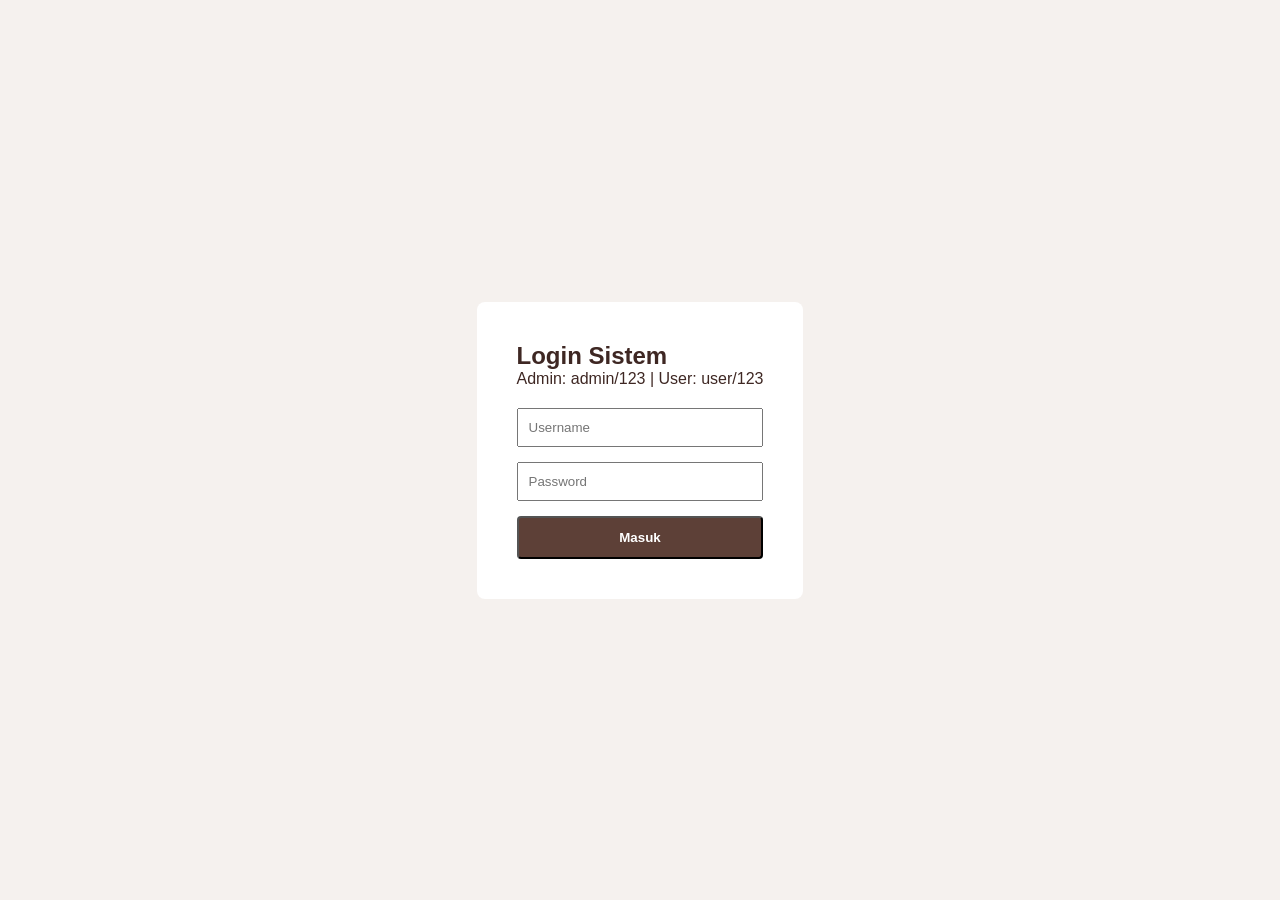
==== index.html @ b9787762 "Upload pertama: UTS IA" ====
<!DOCTYPE html>
<html lang="id">
<head>
    <meta charset="UTF-8">
    <meta name="viewport" content="width=device-width, initial-scale=1.0">
    <title>Sobat Alam | Beranda</title>
    <link rel="stylesheet" href="style.css">
    <link href="https://fonts.googleapis.com/css2?family=Montserrat:wght@400;600;700&display=swap" rel="stylesheet">
    <link rel="stylesheet" href="https://cdnjs.cloudflare.com/ajax/libs/font-awesome/6.4.0/css/all.min.css">
</head>
<body>
    <!-- Navigasi Utama -->
    <header class="navbar">
        <div class="logo">Sobat Alam.</div>
        <nav class="nav-links">
            <a href="index.html" class="active">Beranda</a>
            <a href="pria.html">Pria</a>
            <a href="wanita.html">Wanita</a>
            <a href="#" onclick="logout()" style="color: #D84315;">Logout</a>
        </nav>
        <div class="nav-icons">
            <i class="fas fa-search" title="Cari Produk"></i>
            <!-- Link menuju halaman keranjang -->
            <a href="cart.html" style="text-decoration: none; color: inherit;">
                <div class="cart-icon" title="Keranjang Belanja">
                    <i class="fas fa-shopping-cart"></i>
                    <span id="cart-count">0</span>
                </div>
            </a>
        </div>
    </header>

    <!-- Hero Banner -->
    <section class="hero">
        <div class="hero-text">
            <h1>Siap Untuk Petualangan Baru?</h1>
            <p>Lengkapi kebutuhan mendaki dan camping Anda dengan perlengkapan kualitas terbaik.</p>
        </div>
    </section>

    <!-- Kategori Tambahan -->
    <section class="categories">
        <div class="cat-card">Tenda & Shelter</div>
        <div class="cat-card">Tas Carrier</div>
        <div class="cat-card">Sepatu Trekking</div>
        <div class="cat-card">Aksesoris</div>
    </section>

    <!-- Produk Section (Data akan diisi otomatis oleh app.js) -->
    <section class="products">
        <h2>Semua Koleksi Terbaru</h2>
        <!-- data-category="all" memanggil semua barang -->
        <div id="product-grid" class="product-grid" data-category="all"></div>
    </section>

    <!-- Footer -->
    <footer>
        <div class="footer-content">
            <div class="footer-brand">Sobat Alam.</div>
            <div class="footer-links">
                <p>Tentang Kami</p>
                <p>Cara Pembelian</p>
                <p>Kebijakan Pengembalian</p>
            </div>
        </div>
        <div class="footer-bottom">
            &copy; 2026 Sobat Alam. All rights reserved.
        </div>
    </footer>

    <!-- Script utama -->
    <script src="app.js"></script>
</body>
</html>
---- style.css ----
:root {
    --brown-dark: #3E2723;   /* Cokelat sangat tua */
    --brown-main: #5D4037;   /* Cokelat utama */
    --brown-light: #8D6E63;  /* Cokelat terang untuk hover */
    --bg-color: #F5F1EE;     /* Krem keabu-abuan untuk background */
    --white: #FFFFFF;
}

* {
    margin: 0;
    padding: 0;
    box-sizing: border-box;
}

body {
    font-family: 'Montserrat', sans-serif;
    background-color: var(--bg-color);
    color: var(--brown-dark);
}

/* Navigasi */
.navbar {
    display: flex;
    justify-content: space-between;
    align-items: center;
    background-color: var(--white);
    padding: 15px 5%;
    position: sticky;
    top: 0;
    z-index: 1000;
    box-shadow: 0 2px 10px rgba(93, 64, 55, 0.1);
}

.logo {
    font-size: 1.5rem;
    font-weight: 700;
    color: var(--brown-main);
    letter-spacing: 1px;
}

.nav-links a {
    text-decoration: none;
    color: var(--brown-main);
    margin: 0 15px;
    font-weight: 600;
    transition: color 0.3s;
}

.nav-links a:hover {
    color: var(--brown-light);
}

.nav-icons {
    display: flex;
    gap: 20px;
    font-size: 1.2rem;
    color: var(--brown-main);
}

.nav-icons i {
    cursor: pointer;
    transition: transform 0.2s;
}

.nav-icons i:hover {
    transform: scale(1.1);
}

.cart-icon {
    position: relative;
    cursor: pointer;
}

#cart-count {
    position: absolute;
    top: -8px;
    right: -10px;
    background-color: #D84315; /* Aksen oranye-cokelat kemerahan */
    color: white;
    font-size: 0.7rem;
    font-weight: bold;
    padding: 2px 6px;
    border-radius: 50%;
}

/* Hero Section */
.hero {
    height: 70vh;
    background: linear-gradient(rgba(62, 39, 35, 0.6), rgba(62, 39, 35, 0.6)), url('https://images.unsplash.com/photo-1523987355523-c7b5b0dd90a7?ixlib=rb-4.0.3&auto=format&fit=crop&w=1920&q=80') center/cover;
    display: flex;
    align-items: center;
    padding: 0 5%;
}

.hero-text {
    max-width: 500px;
    color: var(--white);
}

.hero-text h1 {
    font-size: 3rem;
    margin-bottom: 15px;
    line-height: 1.2;
}

.hero-text p {
    font-size: 1.1rem;
    margin-bottom: 25px;
}

.btn-primary {
    display: inline-block;
    padding: 12px 25px;
    background-color: var(--brown-main);
    color: var(--white);
    text-decoration: none;
    font-weight: 600;
    border-radius: 4px;
    transition: background 0.3s;
}

.btn-primary:hover {
    background-color: var(--brown-light);
}

/* Categories */
.categories {
    display: flex;
    justify-content: center;
    gap: 15px;
    padding: 40px 5%;
    flex-wrap: wrap;
}

.cat-card {
    background-color: var(--white);
    padding: 15px 30px;
    border: 1px solid #d7ccc8;
    border-radius: 30px;
    font-weight: 600;
    color: var(--brown-main);
    cursor: pointer;
    transition: all 0.3s ease;
}

.cat-card:hover {
    background-color: var(--brown-main);
    color: var(--white);
    border-color: var(--brown-main);
}

/* Products */
.products {
    padding: 20px 5% 60px;
}

.products h2 {
    text-align: center;
    margin-bottom: 40px;
    font-size: 2rem;
}

.product-grid {
    display: grid;
    grid-template-columns: repeat(auto-fit, minmax(250px, 1fr));
    gap: 30px;
}

.product-card {
    background-color: var(--white);
    border-radius: 8px;
    overflow: hidden;
    box-shadow: 0 4px 6px rgba(0,0,0,0.05);
    transition: transform 0.3s ease, box-shadow 0.3s ease;
    border: 1px solid #efebe9;
}

.product-card:hover {
    transform: translateY(-8px);
    box-shadow: 0 12px 20px rgba(93, 64, 55, 0.15);
}

.img-placeholder {
    height: 200px;
    background-color: #d7ccc8;
    display: flex;
    align-items: center;
    justify-content: center;
    font-size: 4rem;
}

.product-info {
    padding: 20px;
    text-align: center;
}

.product-info h3 {
    font-size: 1.1rem;
    margin-bottom: 10px;
}

.price {
    font-weight: 700;
    color: var(--brown-main);
    margin-bottom: 15px;
    font-size: 1.2rem;
}

.btn-cart {
    width: 100%;
    padding: 10px;
    background-color: transparent;
    border: 2px solid var(--brown-main);
    color: var(--brown-main);
    font-weight: 600;
    border-radius: 4px;
    cursor: pointer;
    transition: all 0.3s ease;
}

.btn-cart:hover {
    background-color: var(--brown-main);
    color: var(--white);
}

/* Footer */
footer {
    background-color: var(--brown-dark);
    color: #d7ccc8;
    padding: 40px 5% 20px;
}

.footer-content {
    display: flex;
    justify-content: space-between;
    flex-wrap: wrap;
    margin-bottom: 30px;
}

.footer-brand {
    font-size: 1.5rem;
    font-weight: 700;
    color: var(--white);
}

.footer-links p {
    margin-bottom: 10px;
    cursor: pointer;
}

.footer-links p:hover {
    color: var(--white);
}

.footer-bottom {
    text-align: center;
    border-top: 1px solid #5D4037;
    padding-top: 20px;
    font-size: 0.9rem;
}

/* Toast Notification */
.toast {
    visibility: hidden;
    min-width: 250px;
    background-color: var(--brown-main);
    color: #fff;
    text-align: center;
    border-radius: 5px;
    padding: 16px;
    position: fixed;
    z-index: 1001;
    left: 50%;
    bottom: 30px;
    transform: translateX(-50%);
    font-size: 1rem;
    box-shadow: 0 4px 10px rgba(0,0,0,0.2);
}

.toast.show {
    visibility: visible;
    animation: fadein 0.5s, fadeout 0.5s 2.5s;
}

@keyframes fadein {
    from {bottom: 0; opacity: 0;}
    to {bottom: 30px; opacity: 1;}
}

@keyframes fadeout {
    from {bottom: 30px; opacity: 1;}
    to {bottom: 0; opacity: 0;}
}

/* Penanda Menu Aktif */
.nav-links a.active {
    color: #D84315; /* Warna oranye kecokelatan untuk menu aktif */
    border-bottom: 2px solid #D84315;
    padding-bottom: 5px;
}

/* --- UPDATE GAMBAR PRODUK --- */
.product-image {
    width: 100%;
    height: 250px;
    object-fit: cover; /* Agar gambar tidak gepeng */
    border-bottom: 1px solid #efebe9;
}

/* --- UI KERANJANG MODERN --- */
.cart-wrapper {
    display: flex;
    gap: 30px;
    align-items: flex-start;
}

.cart-items {
    flex: 2;
    display: flex;
    flex-direction: column;
    gap: 15px;
}

.cart-item-card {
    display: flex;
    align-items: center;
    background: var(--white);
    padding: 15px;
    border-radius: 8px;
    box-shadow: 0 2px 5px rgba(0,0,0,0.05);
    border: 1px solid #efebe9;
    gap: 20px;
}

.cart-item-card img {
    width: 100px;
    height: 100px;
    object-fit: cover;
    border-radius: 6px;
}

.cart-item-info {
    flex: 1;
}

.cart-item-info h4 {
    color: var(--brown-dark);
    margin-bottom: 5px;
}

.cart-item-info p {
    color: var(--brown-main);
    font-weight: 600;
}

.cart-qty-controls {
    display: flex;
    align-items: center;
    gap: 10px;
    background: var(--bg-color);
    padding: 5px 10px;
    border-radius: 5px;
}

.cart-qty-controls button {
    background: none;
    border: none;
    font-size: 1.2rem;
    cursor: pointer;
    color: var(--brown-dark);
    font-weight: bold;
}

.btn-delete {
    background-color: #ffebee;
    color: #c62828;
    border: none;
    padding: 10px;
    border-radius: 5px;
    cursor: pointer;
    transition: 0.3s;
}

.btn-delete:hover {
    background-color: #ef9a9a;
}

.cart-summary {
    flex: 1;
    background: var(--white);
    padding: 25px;
    border-radius: 8px;
    box-shadow: 0 4px 10px rgba(0,0,0,0.05);
    border: 1px solid #efebe9;
    position: sticky;
    top: 100px;
}

.cart-summary h3 {
    margin-bottom: 20px;
    color: var(--brown-dark);
    border-bottom: 1px solid #d7ccc8;
    padding-bottom: 10px;
}

.summary-row {
    display: flex;
    justify-content: space-between;
    margin-bottom: 20px;
    font-size: 1.2rem;
    font-weight: bold;
    color: var(--brown-main);
}

/* Responsif untuk HP */
@media screen and (max-width: 768px) {
    .cart-wrapper {
        flex-direction: column;
    }
    .cart-item-card {
        flex-direction: column;
        text-align: center;
    }
}
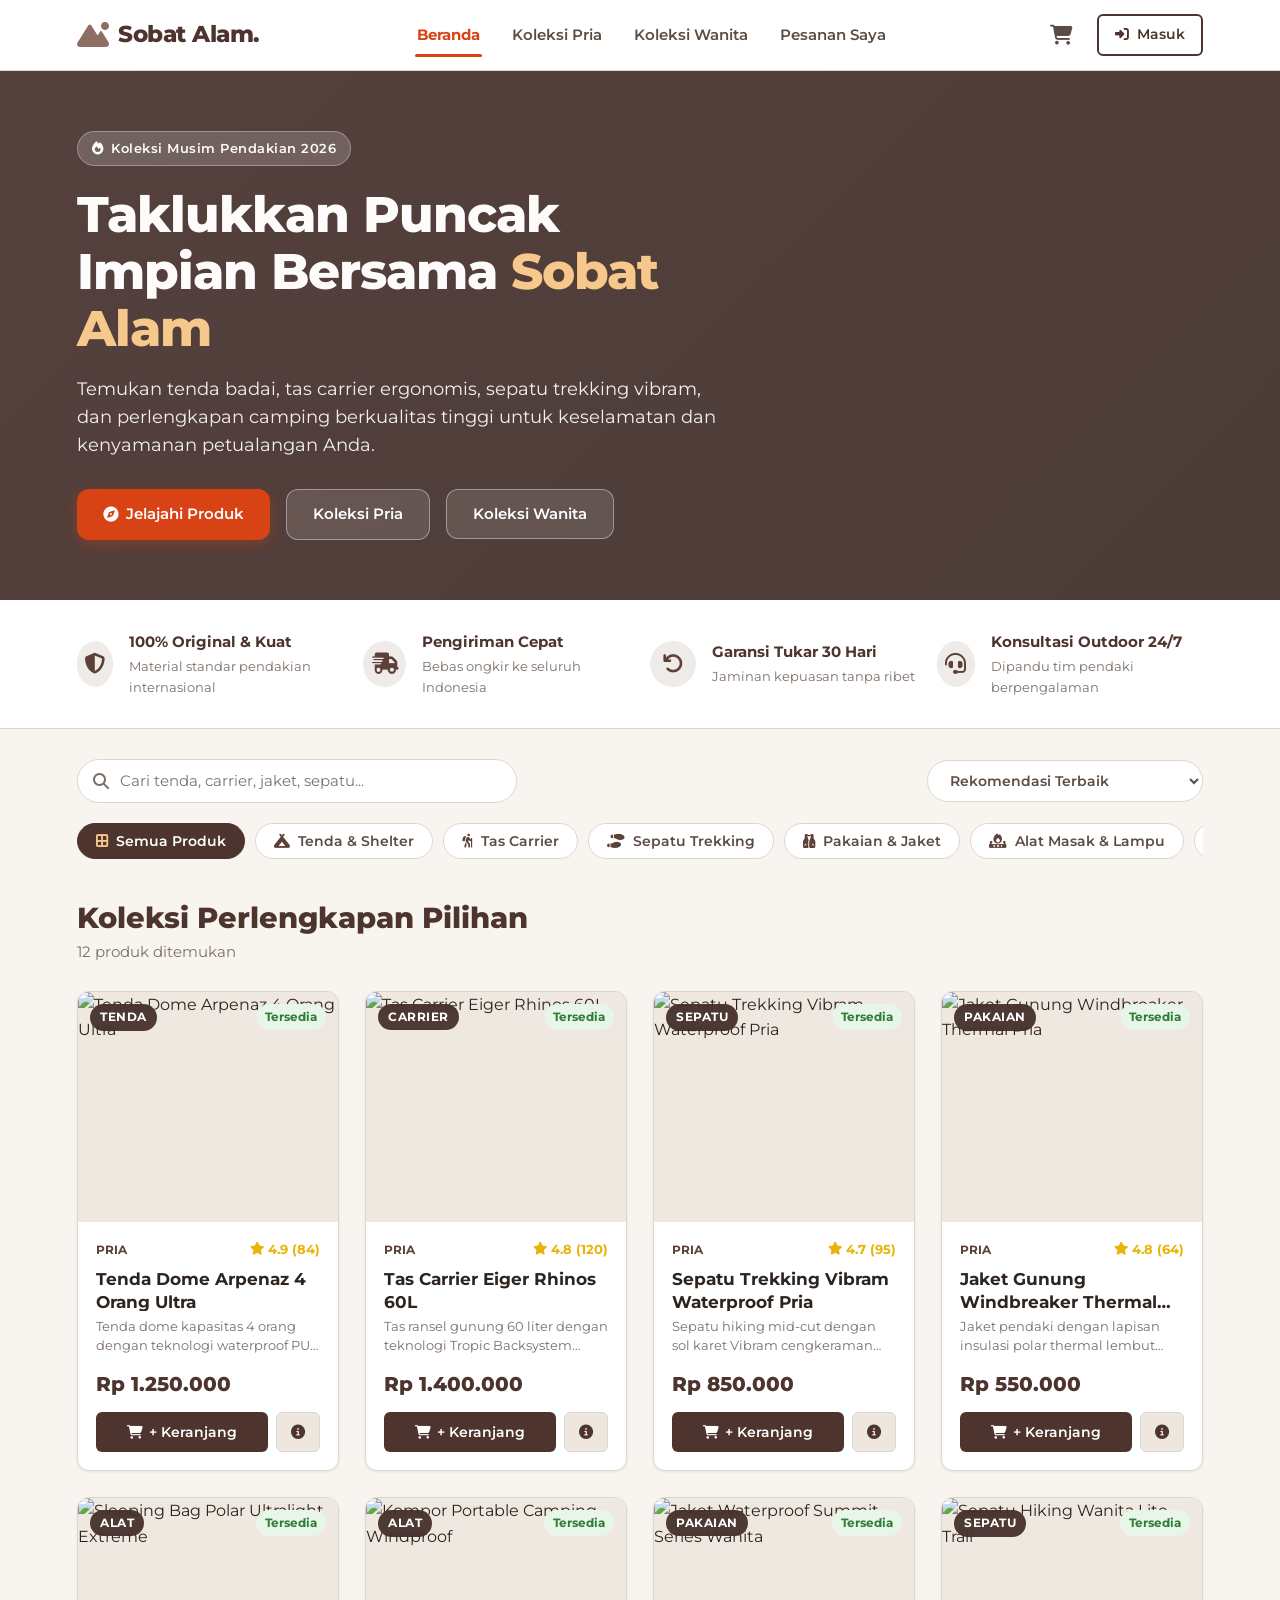
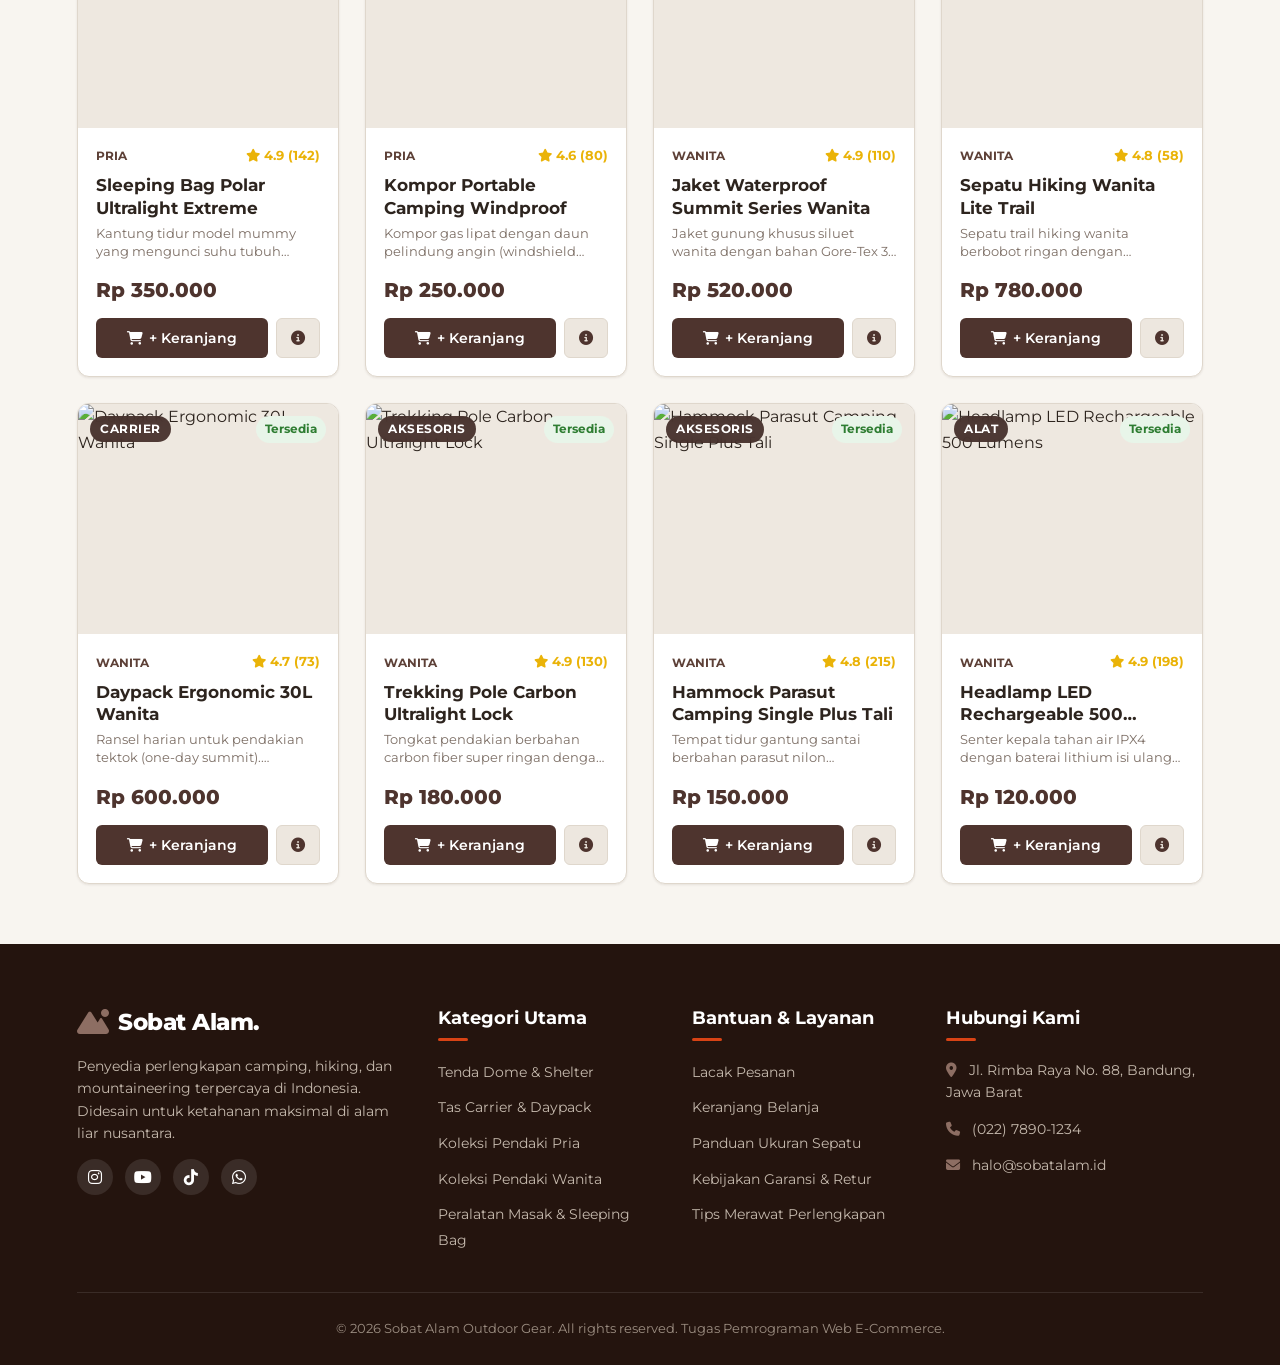
==== commit 4c888a19: "Update fitur dan tampilan" ====
--- a/index.html
+++ b/index.html
@@ -3,72 +3,206 @@
 <head>
     <meta charset="UTF-8">
     <meta name="viewport" content="width=device-width, initial-scale=1.0">
-    <title>Sobat Alam | Beranda</title>
+    <title>Sobat Alam - Perlengkapan Camping & Outdoor Terbaik</title>
     <link rel="stylesheet" href="style.css">
-    <link href="https://fonts.googleapis.com/css2?family=Montserrat:wght@400;600;700&display=swap" rel="stylesheet">
+    <link rel="preconnect" href="https://fonts.googleapis.com">
+    <link rel="preconnect" href="https://fonts.gstatic.com" crossorigin>
+    <link href="https://fonts.googleapis.com/css2?family=Montserrat:wght@400;500;600;700;800&display=swap" rel="stylesheet">
     <link rel="stylesheet" href="https://cdnjs.cloudflare.com/ajax/libs/font-awesome/6.4.0/css/all.min.css">
 </head>
 <body>
     <!-- Navigasi Utama -->
     <header class="navbar">
-        <div class="logo">Sobat Alam.</div>
+        <a href="index.html" class="logo">
+            <i class="fas fa-mountain-sun"></i>
+            <span>Sobat Alam.</span>
+        </a>
         <nav class="nav-links">
             <a href="index.html" class="active">Beranda</a>
-            <a href="pria.html">Pria</a>
-            <a href="wanita.html">Wanita</a>
-            <a href="#" onclick="logout()" style="color: #D84315;">Logout</a>
+            <a href="pria.html">Koleksi Pria</a>
+            <a href="wanita.html">Koleksi Wanita</a>
+            <a href="orders.html">Pesanan Saya</a>
         </nav>
-        <div class="nav-icons">
-            <i class="fas fa-search" title="Cari Produk"></i>
-            <!-- Link menuju halaman keranjang -->
-            <a href="cart.html" style="text-decoration: none; color: inherit;">
-                <div class="cart-icon" title="Keranjang Belanja">
+        <div class="nav-actions">
+            <!-- Link Keranjang Belanja -->
+            <a href="cart.html" class="nav-btn-icon" title="Keranjang Belanja">
+                <div class="cart-icon">
                     <i class="fas fa-shopping-cart"></i>
                     <span id="cart-count">0</span>
                 </div>
             </a>
+            <!-- Slot Profil Pengguna / Tombol Masuk -->
+            <div id="user-nav-slot"></div>
+            <!-- Tombol Menu Mobile -->
+            <button class="mobile-toggle" onclick="toggleMobileMenu()" title="Buka Menu">
+                <i class="fas fa-bars"></i>
+            </button>
         </div>
     </header>
 
-    <!-- Hero Banner -->
-    <section class="hero">
-        <div class="hero-text">
-            <h1>Siap Untuk Petualangan Baru?</h1>
-            <p>Lengkapi kebutuhan mendaki dan camping Anda dengan perlengkapan kualitas terbaik.</p>
-        </div>
-    </section>
-
-    <!-- Kategori Tambahan -->
-    <section class="categories">
-        <div class="cat-card">Tenda & Shelter</div>
-        <div class="cat-card">Tas Carrier</div>
-        <div class="cat-card">Sepatu Trekking</div>
-        <div class="cat-card">Aksesoris</div>
-    </section>
-
-    <!-- Produk Section (Data akan diisi otomatis oleh app.js) -->
-    <section class="products">
-        <h2>Semua Koleksi Terbaru</h2>
-        <!-- data-category="all" memanggil semua barang -->
-        <div id="product-grid" class="product-grid" data-category="all"></div>
-    </section>
+    <main>
+        <!-- Hero Section -->
+        <section class="hero">
+            <div class="hero-content">
+                <div class="hero-pill">
+                    <i class="fas fa-fire"></i> Koleksi Musim Pendakian 2026
+                </div>
+                <h1>Taklukkan Puncak Impian Bersama <span>Sobat Alam</span></h1>
+                <p>Temukan tenda badai, tas carrier ergonomis, sepatu trekking vibram, dan perlengkapan camping berkualitas tinggi untuk keselamatan dan kenyamanan petualangan Anda.</p>
+                <div class="hero-cta">
+                    <a href="#katalog" class="btn btn-primary">
+                        <i class="fas fa-compass"></i> Jelajahi Produk
+                    </a>
+                    <a href="pria.html" class="btn btn-outline-light">
+                        Koleksi Pria
+                    </a>
+                    <a href="wanita.html" class="btn btn-outline-light">
+                        Koleksi Wanita
+                    </a>
+                </div>
+            </div>
+        </section>
+
+        <!-- Features Bar (Keunggulan) -->
+        <section class="features-bar">
+            <div class="feature-box">
+                <i class="fas fa-shield-halved"></i>
+                <div>
+                    <h4>100% Original & Kuat</h4>
+                    <p>Material standar pendakian internasional</p>
+                </div>
+            </div>
+            <div class="feature-box">
+                <i class="fas fa-truck-fast"></i>
+                <div>
+                    <h4>Pengiriman Cepat</h4>
+                    <p>Bebas ongkir ke seluruh Indonesia</p>
+                </div>
+            </div>
+            <div class="feature-box">
+                <i class="fas fa-arrow-rotate-left"></i>
+                <div>
+                    <h4>Garansi Tukar 30 Hari</h4>
+                    <p>Jaminan kepuasan tanpa ribet</p>
+                </div>
+            </div>
+            <div class="feature-box">
+                <i class="fas fa-headset"></i>
+                <div>
+                    <h4>Konsultasi Outdoor 24/7</h4>
+                    <p>Dipandu tim pendaki berpengalaman</p>
+                </div>
+            </div>
+        </section>
+
+        <!-- Filter & Search Bar Section -->
+        <section class="catalog-toolbar" id="katalog">
+            <div class="toolbar-top">
+                <div class="search-input-box">
+                    <i class="fas fa-search"></i>
+                    <input type="text" id="catalog-search" placeholder="Cari tenda, carrier, jaket, sepatu...">
+                </div>
+                <div class="toolbar-filters">
+                    <select id="catalog-sort" class="sort-select">
+                        <option value="featured">Rekomendasi Terbaik</option>
+                        <option value="price-low">Harga: Termurah ke Termahal</option>
+                        <option value="price-high">Harga: Termahal ke Termurah</option>
+                        <option value="rating">Rating Tertinggi</option>
+                        <option value="name">Nama: A - Z</option>
+                    </select>
+                </div>
+            </div>
+
+            <!-- Category Pills Filter -->
+            <div class="category-pills">
+                <button class="cat-pill active" data-type="all">
+                    <i class="fas fa-border-all"></i> Semua Produk
+                </button>
+                <button class="cat-pill" data-type="tenda">
+                    <i class="fas fa-campground"></i> Tenda & Shelter
+                </button>
+                <button class="cat-pill" data-type="carrier">
+                    <i class="fas fa-hiking"></i> Tas Carrier
+                </button>
+                <button class="cat-pill" data-type="sepatu">
+                    <i class="fas fa-shoe-prints"></i> Sepatu Trekking
+                </button>
+                <button class="cat-pill" data-type="pakaian">
+                    <i class="fas fa-vest"></i> Pakaian & Jaket
+                </button>
+                <button class="cat-pill" data-type="alat">
+                    <i class="fas fa-fire-burner"></i> Alat Masak & Lampu
+                </button>
+                <button class="cat-pill" data-type="aksesoris">
+                    <i class="fas fa-compass"></i> Aksesoris & Matras
+                </button>
+            </div>
+        </section>
+
+        <!-- Product Grid Section -->
+        <section class="products-section">
+            <div class="section-header">
+                <div>
+                    <h2>Koleksi Perlengkapan Pilihan</h2>
+                    <p id="product-result-count">Memuat koleksi outdoor terbaik...</p>
+                </div>
+            </div>
+            <!-- Grid produk dinamis -->
+            <div id="product-grid" class="product-grid" data-category="all"></div>
+        </section>
+    </main>
+
+    <!-- Modal Container untuk Quick View Produk -->
+    <div id="product-detail-modal" class="modal-overlay"></div>
 
     <!-- Footer -->
     <footer>
-        <div class="footer-content">
-            <div class="footer-brand">Sobat Alam.</div>
-            <div class="footer-links">
-                <p>Tentang Kami</p>
-                <p>Cara Pembelian</p>
-                <p>Kebijakan Pengembalian</p>
+        <div class="footer-grid">
+            <div class="footer-col">
+                <a href="index.html" class="logo" style="color:#fff; margin-bottom:14px; display:inline-flex;">
+                    <i class="fas fa-mountain-sun" style="color:#8d6e63;"></i> Sobat Alam.
+                </a>
+                <p>Penyedia perlengkapan camping, hiking, dan mountaineering terpercaya di Indonesia. Didesain untuk ketahanan maksimal di alam liar nusantara.</p>
+                <div class="footer-socials">
+                    <a href="#" title="Instagram"><i class="fab fa-instagram"></i></a>
+                    <a href="#" title="YouTube"><i class="fab fa-youtube"></i></a>
+                    <a href="#" title="TikTok"><i class="fab fa-tiktok"></i></a>
+                    <a href="#" title="WhatsApp"><i class="fab fa-whatsapp"></i></a>
+                </div>
+            </div>
+            <div class="footer-col">
+                <h4>Kategori Utama</h4>
+                <ul class="footer-links-list">
+                    <li><a href="index.html">Tenda Dome & Shelter</a></li>
+                    <li><a href="index.html">Tas Carrier & Daypack</a></li>
+                    <li><a href="pria.html">Koleksi Pendaki Pria</a></li>
+                    <li><a href="wanita.html">Koleksi Pendaki Wanita</a></li>
+                    <li><a href="index.html">Peralatan Masak & Sleeping Bag</a></li>
+                </ul>
+            </div>
+            <div class="footer-col">
+                <h4>Bantuan & Layanan</h4>
+                <ul class="footer-links-list">
+                    <li><a href="orders.html">Lacak Pesanan</a></li>
+                    <li><a href="cart.html">Keranjang Belanja</a></li>
+                    <li><a href="#">Panduan Ukuran Sepatu</a></li>
+                    <li><a href="#">Kebijakan Garansi & Retur</a></li>
+                    <li><a href="#">Tips Merawat Perlengkapan</a></li>
+                </ul>
+            </div>
+            <div class="footer-col">
+                <h4>Hubungi Kami</h4>
+                <p><i class="fas fa-map-marker-alt" style="color:var(--forest-accent); margin-right:8px;"></i> Jl. Rimba Raya No. 88, Bandung, Jawa Barat</p>
+                <p><i class="fas fa-phone" style="color:var(--forest-accent); margin-right:8px;"></i> (022) 7890-1234</p>
+                <p><i class="fas fa-envelope" style="color:var(--forest-accent); margin-right:8px;"></i> halo@sobatalam.id</p>
             </div>
         </div>
         <div class="footer-bottom">
-            &copy; 2026 Sobat Alam. All rights reserved.
+            &copy; 2026 Sobat Alam Outdoor Gear. All rights reserved. Tugas Pemrograman Web E-Commerce.
         </div>
     </footer>
 
-    <!-- Script utama -->
+    <!-- App Engine JavaScript -->
     <script src="app.js"></script>
 </body>
 </html>
--- a/style.css
+++ b/style.css
@@ -1,424 +1,2153 @@
+/* ===================================================================
+   SOBAT ALAM - OUTDOOR & CAMPING GEAR E-COMMERCE STYLESHEET
+   Aesthetic: Warm Earth Wood & Deep Coffee Brown (Modern, Clean, Responsive)
+   =================================================================== */
+
 :root {
-    --brown-dark: #3E2723;   /* Cokelat sangat tua */
-    --brown-main: #5D4037;   /* Cokelat utama */
-    --brown-light: #8D6E63;  /* Cokelat terang untuk hover */
-    --bg-color: #F5F1EE;     /* Krem keabu-abuan untuk background */
-    --white: #FFFFFF;
-}
-
+    /* Brand Brown Palette (Modern Earth & Leather Wood) */
+    --primary-brown: #4e342e;          /* Cokelat Tua Elegan */
+    --primary-brown-hover: #3e2723;    /* Cokelat Kopi Pekat */
+    --brown-main: #5d4037;             /* Cokelat Utama */
+    --brown-light: #8d6e63;            /* Cokelat Terang / Tawny */
+    --brown-accent: #a1887f;           /* Cokelat Aksen Lembut */
+    --brown-soft: #efebe9;             /* Krem Cokelat Muda */
+    
+    /* Mappings for class/variable compatibility */
+    --primary-forest: var(--primary-brown);
+    --primary-forest-hover: var(--primary-brown-hover);
+    --forest-light: var(--brown-main);
+    --forest-accent: var(--brown-light);
+    --forest-soft: var(--brown-soft);
+    
+    /* Earth & Warm Accent */
+    --earth-orange: #d84315;           /* Terakota Hangat */
+    --earth-orange-hover: #bf360c;
+    --earth-warm: #e07a5f;
+    --earth-soft: #fbe9e7;
+    --amber-tag: #d97706;
+    
+    /* Neutral & Backgrounds */
+    --bg-main: #f8f5f0;                /* Krem Cerah Alami */
+    --bg-card: #ffffff;
+    --bg-muted: #ede7df;               /* Krem Sedang */
+    --border-color: #dfd7cc;           /* Garis Pembatas Lembut */
+    --border-light: #ece5dc;
+    
+    /* Typography Colors */
+    --text-primary: #2d241e;           /* Cokelat Gelap / Espresso */
+    --text-secondary: #5c4d44;
+    --text-muted: #7d6f66;
+    --text-light: #fdfcfb;
+    
+    /* Functional Status */
+    --success: #2e7d32;
+    --success-bg: #e8f5e9;
+    --warning: #b45309;
+    --warning-bg: #fef3c7;
+    --danger: #c62828;
+    --danger-bg: #ffebee;
+    --info: #0277bd;
+    --info-bg: #e1f5fe;
+
+    /* Shadows & Radii */
+    --radius-sm: 6px;
+    --radius-md: 12px;
+    --radius-lg: 18px;
+    --radius-full: 9999px;
+    --shadow-sm: 0 1px 3px rgba(62, 39, 35, 0.06), 0 1px 2px rgba(62, 39, 35, 0.04);
+    --shadow-md: 0 4px 12px rgba(62, 39, 35, 0.09);
+    --shadow-lg: 0 12px 28px rgba(62, 39, 35, 0.13);
+    --shadow-hover: 0 16px 32px rgba(62, 39, 35, 0.18);
+    
+    --transition: all 0.25s cubic-bezier(0.4, 0, 0.2, 1);
+}
+
+/* Base Reset */
 * {
     margin: 0;
     padding: 0;
     box-sizing: border-box;
 }
 
+html {
+    scroll-behavior: smooth;
+}
+
 body {
     font-family: 'Montserrat', sans-serif;
-    background-color: var(--bg-color);
-    color: var(--brown-dark);
-}
-
-/* Navigasi */
+    background-color: var(--bg-main);
+    color: var(--text-primary);
+    line-height: 1.6;
+    min-height: 100vh;
+    display: flex;
+    flex-direction: column;
+}
+
+main {
+    flex: 1;
+}
+
+a {
+    color: inherit;
+    text-decoration: none;
+}
+
+img {
+    max-width: 100%;
+    display: block;
+}
+
+button, input, select, textarea {
+    font-family: inherit;
+}
+
+/* ===================================================================
+   NAVBAR & HEADER
+   =================================================================== */
 .navbar {
-    display: flex;
-    justify-content: space-between;
-    align-items: center;
-    background-color: var(--white);
-    padding: 15px 5%;
     position: sticky;
     top: 0;
     z-index: 1000;
-    box-shadow: 0 2px 10px rgba(93, 64, 55, 0.1);
+    background: rgba(255, 255, 255, 0.96);
+    backdrop-filter: blur(10px);
+    border-bottom: 1px solid var(--border-color);
+    padding: 14px 6%;
+    display: flex;
+    justify-content: space-between;
+    align-items: center;
+    transition: var(--transition);
 }
 
 .logo {
-    font-size: 1.5rem;
-    font-weight: 700;
-    color: var(--brown-main);
-    letter-spacing: 1px;
+    display: flex;
+    align-items: center;
+    gap: 10px;
+    font-size: 1.45rem;
+    font-weight: 800;
+    color: var(--primary-brown);
+    letter-spacing: -0.5px;
+    text-decoration: none;
+}
+
+.logo i {
+    color: var(--brown-light);
+    font-size: 1.6rem;
+}
+
+.nav-links {
+    display: flex;
+    align-items: center;
+    gap: 28px;
+    list-style: none;
 }
 
 .nav-links a {
-    text-decoration: none;
-    color: var(--brown-main);
-    margin: 0 15px;
+    color: var(--text-secondary);
     font-weight: 600;
-    transition: color 0.3s;
+    font-size: 0.95rem;
+    padding: 6px 2px;
+    position: relative;
+    transition: var(--transition);
 }
 
 .nav-links a:hover {
-    color: var(--brown-light);
-}
-
-.nav-icons {
-    display: flex;
-    gap: 20px;
-    font-size: 1.2rem;
-    color: var(--brown-main);
-}
-
-.nav-icons i {
+    color: var(--primary-brown);
+}
+
+.nav-links a.active {
+    color: var(--earth-orange);
+    font-weight: 700;
+}
+
+.nav-links a.active::after {
+    content: '';
+    position: absolute;
+    bottom: -4px;
+    left: 0;
+    width: 100%;
+    height: 3px;
+    background-color: var(--earth-orange);
+    border-radius: var(--radius-full);
+}
+
+/* Nav Actions Right */
+.nav-actions {
+    display: flex;
+    align-items: center;
+    gap: 16px;
+}
+
+.nav-btn-icon {
+    background: none;
+    border: none;
     cursor: pointer;
-    transition: transform 0.2s;
-}
-
-.nav-icons i:hover {
-    transform: scale(1.1);
+    color: var(--text-secondary);
+    font-size: 1.25rem;
+    padding: 8px;
+    border-radius: var(--radius-full);
+    display: flex;
+    align-items: center;
+    justify-content: center;
+    transition: var(--transition);
+    position: relative;
+}
+
+.nav-btn-icon:hover {
+    color: var(--primary-brown);
+    background-color: var(--brown-soft);
 }
 
 .cart-icon {
     position: relative;
-    cursor: pointer;
+    display: flex;
+    align-items: center;
+    justify-content: center;
 }
 
 #cart-count {
     position: absolute;
-    top: -8px;
-    right: -10px;
-    background-color: #D84315; /* Aksen oranye-cokelat kemerahan */
-    color: white;
-    font-size: 0.7rem;
-    font-weight: bold;
-    padding: 2px 6px;
+    top: -6px;
+    right: -8px;
+    background-color: var(--earth-orange);
+    color: var(--text-light);
+    font-size: 0.72rem;
+    font-weight: 700;
+    min-width: 20px;
+    height: 20px;
+    border-radius: var(--radius-full);
+    display: flex;
+    align-items: center;
+    justify-content: center;
+    padding: 0 4px;
+    box-shadow: 0 2px 4px rgba(216, 67, 21, 0.3);
+}
+
+/* User Account Profile Pill */
+.user-profile-menu {
+    position: relative;
+}
+
+.user-badge-btn {
+    display: flex;
+    align-items: center;
+    gap: 8px;
+    padding: 6px 14px;
+    background: var(--bg-muted);
+    border: 1px solid var(--border-color);
+    border-radius: var(--radius-full);
+    color: var(--primary-brown);
+    font-size: 0.88rem;
+    font-weight: 600;
+    cursor: pointer;
+    transition: var(--transition);
+}
+
+.user-badge-btn:hover {
+    background: var(--brown-soft);
+    border-color: var(--brown-light);
+}
+
+.user-badge-btn .user-avatar {
+    width: 26px;
+    height: 26px;
+    background: var(--primary-brown);
+    color: #fff;
     border-radius: 50%;
-}
-
-/* Hero Section */
+    display: flex;
+    align-items: center;
+    justify-content: center;
+    font-size: 0.75rem;
+}
+
+.user-dropdown {
+    position: absolute;
+    right: 0;
+    top: calc(100% + 8px);
+    background: #fff;
+    border-radius: var(--radius-md);
+    box-shadow: var(--shadow-lg);
+    border: 1px solid var(--border-color);
+    width: 220px;
+    display: none;
+    flex-direction: column;
+    overflow: hidden;
+    z-index: 1010;
+}
+
+.user-dropdown.show {
+    display: flex;
+    animation: dropDownAnim 0.2s ease-out;
+}
+
+@keyframes dropDownAnim {
+    from { opacity: 0; transform: translateY(-8px); }
+    to { opacity: 1; transform: translateY(0); }
+}
+
+.user-dropdown-header {
+    padding: 14px;
+    background: var(--bg-muted);
+    border-bottom: 1px solid var(--border-color);
+}
+
+.user-dropdown-header .name {
+    font-weight: 700;
+    color: var(--primary-brown);
+    font-size: 0.95rem;
+}
+
+.user-dropdown-header .role-badge {
+    display: inline-block;
+    padding: 2px 8px;
+    border-radius: var(--radius-full);
+    font-size: 0.72rem;
+    font-weight: 700;
+    margin-top: 4px;
+    text-transform: uppercase;
+}
+
+.role-badge.admin {
+    background: #fef3c7;
+    color: #b45309;
+}
+
+.role-badge.user {
+    background: var(--brown-soft);
+    color: var(--primary-brown);
+}
+
+.user-dropdown a, .user-dropdown button {
+    display: flex;
+    align-items: center;
+    gap: 10px;
+    padding: 12px 16px;
+    color: var(--text-secondary);
+    font-size: 0.88rem;
+    font-weight: 600;
+    background: none;
+    border: none;
+    text-align: left;
+    width: 100%;
+    cursor: pointer;
+    transition: var(--transition);
+}
+
+.user-dropdown a:hover, .user-dropdown button:hover {
+    background: var(--bg-muted);
+    color: var(--primary-brown);
+}
+
+.user-dropdown .logout-item {
+    color: var(--danger);
+    border-top: 1px solid var(--border-color);
+}
+
+.user-dropdown .logout-item:hover {
+    background: var(--danger-bg);
+    color: var(--danger);
+}
+
+/* Mobile Toggle */
+.mobile-toggle {
+    display: none;
+    background: none;
+    border: none;
+    font-size: 1.4rem;
+    color: var(--primary-brown);
+    cursor: pointer;
+    padding: 6px;
+}
+
+/* ===================================================================
+   HERO SECTION
+   =================================================================== */
 .hero {
-    height: 70vh;
-    background: linear-gradient(rgba(62, 39, 35, 0.6), rgba(62, 39, 35, 0.6)), url('https://images.unsplash.com/photo-1523987355523-c7b5b0dd90a7?ixlib=rb-4.0.3&auto=format&fit=crop&w=1920&q=80') center/cover;
-    display: flex;
-    align-items: center;
-    padding: 0 5%;
-}
-
-.hero-text {
-    max-width: 500px;
-    color: var(--white);
-}
-
-.hero-text h1 {
-    font-size: 3rem;
-    margin-bottom: 15px;
-    line-height: 1.2;
-}
-
-.hero-text p {
+    position: relative;
+    min-height: 520px;
+    background: linear-gradient(135deg, rgba(62, 39, 35, 0.88) 0%, rgba(46, 28, 24, 0.85) 100%), 
+                url('https://images.unsplash.com/photo-1510312305653-8ed496efae75?w=1920&q=80') center/cover no-repeat;
+    display: flex;
+    align-items: center;
+    padding: 60px 6%;
+    color: var(--text-light);
+    overflow: hidden;
+}
+
+.hero-content {
+    max-width: 640px;
+    z-index: 2;
+}
+
+.hero-pill {
+    display: inline-flex;
+    align-items: center;
+    gap: 8px;
+    padding: 6px 14px;
+    background: rgba(255, 255, 255, 0.18);
+    border: 1px solid rgba(255, 255, 255, 0.3);
+    border-radius: var(--radius-full);
+    font-size: 0.82rem;
+    font-weight: 600;
+    letter-spacing: 0.5px;
+    margin-bottom: 20px;
+    backdrop-filter: blur(6px);
+}
+
+.hero h1 {
+    font-size: 3.1rem;
+    font-weight: 800;
+    line-height: 1.15;
+    margin-bottom: 18px;
+    letter-spacing: -1px;
+}
+
+.hero h1 span {
+    color: #f6c88b;
+}
+
+.hero p {
     font-size: 1.1rem;
-    margin-bottom: 25px;
+    opacity: 0.94;
+    margin-bottom: 30px;
+    line-height: 1.6;
+}
+
+.hero-cta {
+    display: flex;
+    gap: 16px;
+    flex-wrap: wrap;
+}
+
+/* Button System */
+.btn {
+    display: inline-flex;
+    align-items: center;
+    justify-content: center;
+    gap: 8px;
+    padding: 12px 26px;
+    font-size: 0.95rem;
+    font-weight: 600;
+    border-radius: var(--radius-md);
+    border: none;
+    cursor: pointer;
+    transition: var(--transition);
+    text-decoration: none;
 }
 
 .btn-primary {
+    background-color: var(--earth-orange);
+    color: #fff;
+    box-shadow: 0 4px 14px rgba(216, 67, 21, 0.35);
+}
+
+.btn-primary:hover {
+    background-color: var(--earth-orange-hover);
+    transform: translateY(-2px);
+    box-shadow: 0 6px 20px rgba(216, 67, 21, 0.45);
+}
+
+.btn-brown, .btn-forest {
+    background-color: var(--primary-brown);
+    color: #fff;
+}
+
+.btn-brown:hover, .btn-forest:hover {
+    background-color: var(--primary-brown-hover);
+    transform: translateY(-2px);
+}
+
+.btn-outline-light {
+    background: rgba(255, 255, 255, 0.12);
+    color: #fff;
+    border: 1px solid rgba(255, 255, 255, 0.4);
+    backdrop-filter: blur(4px);
+}
+
+.btn-outline-light:hover {
+    background: #fff;
+    color: var(--primary-brown);
+}
+
+.btn-outline-brown, .btn-outline-forest {
+    background: transparent;
+    color: var(--primary-brown);
+    border: 2px solid var(--primary-brown);
+}
+
+.btn-outline-brown:hover, .btn-outline-forest:hover {
+    background: var(--primary-brown);
+    color: #fff;
+}
+
+.btn-sm {
+    padding: 8px 16px;
+    font-size: 0.85rem;
+    border-radius: var(--radius-sm);
+}
+
+.btn-block {
+    width: 100%;
+}
+
+/* Features Highlights Bar */
+.features-bar {
+    display: grid;
+    grid-template-columns: repeat(auto-fit, minmax(220px, 1fr));
+    gap: 20px;
+    padding: 30px 6%;
+    background: #fff;
+    border-bottom: 1px solid var(--border-color);
+}
+
+.feature-box {
+    display: flex;
+    align-items: center;
+    gap: 16px;
+}
+
+.feature-box i {
+    width: 46px;
+    height: 46px;
+    background: var(--brown-soft);
+    color: var(--brown-main);
+    border-radius: 50%;
+    display: flex;
+    align-items: center;
+    justify-content: center;
+    font-size: 1.3rem;
+}
+
+.feature-box h4 {
+    font-size: 0.95rem;
+    font-weight: 700;
+    color: var(--primary-brown);
+    margin-bottom: 2px;
+}
+
+.feature-box p {
+    font-size: 0.82rem;
+    color: var(--text-muted);
+}
+
+/* ===================================================================
+   PAGE HEADER BANNER (FOR PRIA, WANITA, CART, ORDERS)
+   =================================================================== */
+.page-banner {
+    background: linear-gradient(135deg, var(--primary-brown) 0%, #2e1c12 100%);
+    color: #fff;
+    padding: 45px 6%;
+    position: relative;
+    overflow: hidden;
+}
+
+.page-banner-content {
+    max-width: 800px;
+    position: relative;
+    z-index: 2;
+}
+
+.page-banner-badge {
     display: inline-block;
-    padding: 12px 25px;
-    background-color: var(--brown-main);
-    color: var(--white);
-    text-decoration: none;
+    padding: 4px 12px;
+    background: rgba(255, 255, 255, 0.16);
+    border-radius: var(--radius-full);
+    font-size: 0.78rem;
+    font-weight: 700;
+    text-transform: uppercase;
+    letter-spacing: 0.5px;
+    margin-bottom: 12px;
+}
+
+.page-banner h1 {
+    font-size: 2.3rem;
+    font-weight: 800;
+    margin-bottom: 8px;
+}
+
+.page-banner p {
+    opacity: 0.92;
+    font-size: 1rem;
+}
+
+/* Breadcrumb */
+.breadcrumb {
+    display: flex;
+    align-items: center;
+    gap: 8px;
+    font-size: 0.84rem;
+    color: rgba(255, 255, 255, 0.75);
+    margin-top: 14px;
+}
+
+.breadcrumb a {
+    color: #fff;
     font-weight: 600;
-    border-radius: 4px;
-    transition: background 0.3s;
-}
-
-.btn-primary:hover {
-    background-color: var(--brown-light);
-}
-
-/* Categories */
-.categories {
-    display: flex;
-    justify-content: center;
-    gap: 15px;
-    padding: 40px 5%;
+}
+
+.breadcrumb a:hover {
+    text-decoration: underline;
+}
+
+/* ===================================================================
+   FILTER & CONTROLS TOOLBAR
+   =================================================================== */
+.catalog-toolbar {
+    padding: 30px 6% 10px;
+    display: flex;
+    flex-direction: column;
+    gap: 20px;
+}
+
+.toolbar-top {
+    display: flex;
+    justify-content: space-between;
+    align-items: center;
+    gap: 16px;
     flex-wrap: wrap;
 }
 
-.cat-card {
-    background-color: var(--white);
-    padding: 15px 30px;
-    border: 1px solid #d7ccc8;
-    border-radius: 30px;
+.search-input-box {
+    position: relative;
+    flex: 1;
+    max-width: 440px;
+    min-width: 260px;
+}
+
+.search-input-box input {
+    width: 100%;
+    padding: 12px 16px 12px 42px;
+    border: 1px solid var(--border-color);
+    border-radius: var(--radius-full);
+    background: #fff;
+    font-size: 0.92rem;
+    outline: none;
+    transition: var(--transition);
+}
+
+.search-input-box input:focus {
+    border-color: var(--brown-main);
+    box-shadow: 0 0 0 3px rgba(93, 64, 55, 0.14);
+}
+
+.search-input-box i {
+    position: absolute;
+    left: 16px;
+    top: 50%;
+    transform: translateY(-50%);
+    color: var(--text-muted);
+}
+
+.toolbar-filters {
+    display: flex;
+    align-items: center;
+    gap: 12px;
+    flex-wrap: wrap;
+}
+
+.sort-select {
+    padding: 10px 18px;
+    border: 1px solid var(--border-color);
+    border-radius: var(--radius-full);
+    background: #fff;
+    font-size: 0.88rem;
     font-weight: 600;
+    color: var(--text-secondary);
+    outline: none;
+    cursor: pointer;
+    transition: var(--transition);
+}
+
+.sort-select:focus {
+    border-color: var(--brown-main);
+}
+
+/* Category Filter Pills */
+.category-pills {
+    display: flex;
+    align-items: center;
+    gap: 10px;
+    overflow-x: auto;
+    padding-bottom: 6px;
+    scrollbar-width: none;
+}
+
+.category-pills::-webkit-scrollbar {
+    display: none;
+}
+
+.cat-pill {
+    padding: 8px 18px;
+    background: #fff;
+    border: 1px solid var(--border-color);
+    border-radius: var(--radius-full);
+    font-size: 0.88rem;
+    font-weight: 600;
+    color: var(--text-secondary);
+    cursor: pointer;
+    white-space: nowrap;
+    display: flex;
+    align-items: center;
+    gap: 8px;
+    transition: var(--transition);
+}
+
+.cat-pill i {
     color: var(--brown-main);
-    cursor: pointer;
-    transition: all 0.3s ease;
-}
-
-.cat-card:hover {
-    background-color: var(--brown-main);
-    color: var(--white);
-    border-color: var(--brown-main);
-}
-
-/* Products */
-.products {
-    padding: 20px 5% 60px;
-}
-
-.products h2 {
-    text-align: center;
-    margin-bottom: 40px;
-    font-size: 2rem;
+}
+
+.cat-pill:hover {
+    background: var(--brown-soft);
+    border-color: var(--brown-light);
+    color: var(--primary-brown);
+}
+
+.cat-pill.active {
+    background: var(--primary-brown);
+    border-color: var(--primary-brown);
+    color: #fff;
+}
+
+.cat-pill.active i {
+    color: #f6c88b;
+}
+
+/* ===================================================================
+   PRODUCT CATALOG SECTION & CARDS
+   =================================================================== */
+.products-section {
+    padding: 20px 6% 60px;
+}
+
+.section-header {
+    display: flex;
+    justify-content: space-between;
+    align-items: flex-end;
+    margin-bottom: 26px;
+    flex-wrap: wrap;
+    gap: 10px;
+}
+
+.section-header h2 {
+    font-size: 1.8rem;
+    font-weight: 800;
+    color: var(--primary-brown);
+}
+
+.section-header p {
+    color: var(--text-muted);
+    font-size: 0.92rem;
 }
 
 .product-grid {
     display: grid;
-    grid-template-columns: repeat(auto-fit, minmax(250px, 1fr));
+    grid-template-columns: repeat(auto-fill, minmax(260px, 1fr));
+    gap: 26px;
+}
+
+/* Modern Card */
+.product-card {
+    background: var(--bg-card);
+    border-radius: var(--radius-md);
+    border: 1px solid var(--border-color);
+    overflow: hidden;
+    box-shadow: var(--shadow-sm);
+    display: flex;
+    flex-direction: column;
+    transition: var(--transition);
+    position: relative;
+}
+
+.product-card:hover {
+    transform: translateY(-6px);
+    box-shadow: var(--shadow-hover);
+    border-color: var(--brown-light);
+}
+
+.product-image-wrap {
+    position: relative;
+    width: 100%;
+    height: 230px;
+    overflow: hidden;
+    background: #eee8e0;
+}
+
+.product-image-wrap img {
+    width: 100%;
+    height: 100%;
+    object-fit: cover;
+    transition: transform 0.4s ease;
+}
+
+.product-card:hover .product-image-wrap img {
+    transform: scale(1.06);
+}
+
+.badge-tag {
+    position: absolute;
+    top: 12px;
+    left: 12px;
+    padding: 4px 10px;
+    background: rgba(62, 39, 35, 0.9);
+    color: #fff;
+    font-size: 0.72rem;
+    font-weight: 700;
+    border-radius: var(--radius-full);
+    letter-spacing: 0.5px;
+    text-transform: uppercase;
+    backdrop-filter: blur(4px);
+}
+
+.stock-tag {
+    position: absolute;
+    top: 12px;
+    right: 12px;
+    padding: 4px 9px;
+    font-size: 0.72rem;
+    font-weight: 700;
+    border-radius: var(--radius-full);
+}
+
+.stock-tag.in-stock {
+    background: var(--success-bg);
+    color: var(--success);
+}
+
+.stock-tag.low-stock {
+    background: var(--warning-bg);
+    color: var(--warning);
+}
+
+.quick-view-btn {
+    position: absolute;
+    bottom: 12px;
+    left: 50%;
+    transform: translateX(-50%) translateY(20px);
+    opacity: 0;
+    background: rgba(255, 255, 255, 0.95);
+    color: var(--primary-brown);
+    border: none;
+    padding: 8px 18px;
+    border-radius: var(--radius-full);
+    font-size: 0.82rem;
+    font-weight: 700;
+    cursor: pointer;
+    box-shadow: 0 4px 10px rgba(0, 0, 0, 0.15);
+    display: flex;
+    align-items: center;
+    gap: 6px;
+    transition: var(--transition);
+    white-space: nowrap;
+}
+
+.product-card:hover .quick-view-btn {
+    transform: translateX(-50%) translateY(0);
+    opacity: 1;
+}
+
+.product-info {
+    padding: 18px;
+    display: flex;
+    flex-direction: column;
+    flex: 1;
+}
+
+.product-meta {
+    display: flex;
+    justify-content: space-between;
+    align-items: center;
+    margin-bottom: 8px;
+}
+
+.product-category-label {
+    font-size: 0.76rem;
+    font-weight: 700;
+    text-transform: uppercase;
+    color: var(--brown-main);
+}
+
+.product-rating {
+    display: flex;
+    align-items: center;
+    gap: 4px;
+    font-size: 0.8rem;
+    font-weight: 700;
+    color: #eab308;
+}
+
+.product-info h3 {
+    font-size: 1.05rem;
+    font-weight: 700;
+    color: var(--text-primary);
+    margin-bottom: 6px;
+    line-height: 1.35;
+    display: -webkit-box;
+    -webkit-line-clamp: 2;
+    -webkit-box-orient: vertical;
+    overflow: hidden;
+    height: 2.7rem;
+}
+
+.product-desc-snippet {
+    font-size: 0.82rem;
+    color: var(--text-muted);
+    margin-bottom: 14px;
+    line-height: 1.4;
+    display: -webkit-box;
+    -webkit-line-clamp: 2;
+    -webkit-box-orient: vertical;
+    overflow: hidden;
+}
+
+.product-bottom {
+    margin-top: auto;
+    display: flex;
+    flex-direction: column;
+    gap: 12px;
+}
+
+.product-price {
+    font-size: 1.25rem;
+    font-weight: 800;
+    color: var(--primary-brown);
+}
+
+.card-actions {
+    display: flex;
+    gap: 8px;
+}
+
+.card-actions .btn-cart {
+    flex: 1;
+    background: var(--primary-brown);
+    color: #fff;
+    border: none;
+    padding: 10px;
+    border-radius: var(--radius-sm);
+    font-weight: 600;
+    font-size: 0.88rem;
+    cursor: pointer;
+    display: flex;
+    align-items: center;
+    justify-content: center;
+    gap: 6px;
+    transition: var(--transition);
+}
+
+.card-actions .btn-cart:hover {
+    background: var(--brown-main);
+}
+
+.card-actions .btn-detail {
+    background: var(--bg-muted);
+    color: var(--primary-brown);
+    border: 1px solid var(--border-color);
+    padding: 10px 14px;
+    border-radius: var(--radius-sm);
+    font-size: 0.88rem;
+    cursor: pointer;
+    transition: var(--transition);
+}
+
+.card-actions .btn-detail:hover {
+    background: var(--brown-soft);
+    border-color: var(--brown-light);
+}
+
+/* Empty State */
+.empty-state {
+    text-align: center;
+    padding: 60px 20px;
+    grid-column: 1 / -1;
+}
+
+.empty-state i {
+    font-size: 3.5rem;
+    color: var(--brown-light);
+    margin-bottom: 16px;
+}
+
+.empty-state h3 {
+    font-size: 1.3rem;
+    color: var(--text-primary);
+    margin-bottom: 8px;
+}
+
+.empty-state p {
+    color: var(--text-muted);
+    max-width: 400px;
+    margin: 0 auto 20px;
+}
+
+/* ===================================================================
+   MODAL DIALOGS (PRODUCT DETAIL, INVOICE, QUICK SEARCH, ADMIN MODAL)
+   =================================================================== */
+.modal-overlay {
+    position: fixed;
+    top: 0;
+    left: 0;
+    right: 0;
+    bottom: 0;
+    background: rgba(46, 28, 24, 0.7);
+    backdrop-filter: blur(4px);
+    z-index: 2000;
+    display: none;
+    align-items: center;
+    justify-content: center;
+    padding: 20px;
+    overflow-y: auto;
+}
+
+.modal-overlay.active {
+    display: flex;
+    animation: fadeIn 0.2s ease-out;
+}
+
+@keyframes fadeIn {
+    from { opacity: 0; }
+    to { opacity: 1; }
+}
+
+.modal-box {
+    background: #fff;
+    border-radius: var(--radius-lg);
+    box-shadow: var(--shadow-lg);
+    max-width: 780px;
+    width: 100%;
+    max-height: 90vh;
+    overflow-y: auto;
+    position: relative;
+    animation: slideUp 0.25s ease-out;
+}
+
+@keyframes slideUp {
+    from { transform: translateY(20px); opacity: 0; }
+    to { transform: translateY(0); opacity: 1; }
+}
+
+.modal-close-btn {
+    position: absolute;
+    top: 18px;
+    right: 18px;
+    width: 36px;
+    height: 36px;
+    border-radius: 50%;
+    background: var(--bg-muted);
+    border: none;
+    font-size: 1.1rem;
+    color: var(--text-secondary);
+    cursor: pointer;
+    display: flex;
+    align-items: center;
+    justify-content: center;
+    transition: var(--transition);
+    z-index: 10;
+}
+
+.modal-close-btn:hover {
+    background: var(--danger-bg);
+    color: var(--danger);
+}
+
+/* Product Detail Modal Body */
+.product-detail-layout {
+    display: grid;
+    grid-template-columns: 1fr 1.2fr;
+    gap: 28px;
+    padding: 30px;
+}
+
+.detail-img-box {
+    border-radius: var(--radius-md);
+    overflow: hidden;
+    background: #eee8e0;
+    height: 340px;
+}
+
+.detail-img-box img {
+    width: 100%;
+    height: 100%;
+    object-fit: cover;
+}
+
+.detail-content {
+    display: flex;
+    flex-direction: column;
+}
+
+.detail-header {
+    margin-bottom: 14px;
+}
+
+.detail-header h2 {
+    font-size: 1.5rem;
+    font-weight: 800;
+    color: var(--primary-brown);
+    margin-bottom: 8px;
+}
+
+.detail-price {
+    font-size: 1.6rem;
+    font-weight: 800;
+    color: var(--earth-orange);
+    margin-bottom: 12px;
+}
+
+.detail-desc {
+    font-size: 0.92rem;
+    color: var(--text-secondary);
+    margin-bottom: 18px;
+    line-height: 1.6;
+}
+
+.detail-specs-table {
+    width: 100%;
+    border-collapse: collapse;
+    margin-bottom: 20px;
+    font-size: 0.85rem;
+}
+
+.detail-specs-table td {
+    padding: 6px 10px;
+    border-bottom: 1px solid var(--border-light);
+}
+
+.detail-specs-table td:first-child {
+    font-weight: 600;
+    color: var(--text-muted);
+    width: 35%;
+}
+
+.qty-picker {
+    display: flex;
+    align-items: center;
+    gap: 12px;
+    margin-bottom: 22px;
+}
+
+.qty-picker label {
+    font-size: 0.88rem;
+    font-weight: 600;
+    color: var(--text-secondary);
+}
+
+.qty-stepper {
+    display: flex;
+    align-items: center;
+    border: 1px solid var(--border-color);
+    border-radius: var(--radius-sm);
+    overflow: hidden;
+    background: #fff;
+}
+
+.qty-stepper button {
+    width: 34px;
+    height: 34px;
+    background: var(--bg-muted);
+    border: none;
+    cursor: pointer;
+    font-weight: 700;
+    font-size: 1.1rem;
+    color: var(--primary-brown);
+    transition: var(--transition);
+}
+
+.qty-stepper button:hover {
+    background: var(--brown-soft);
+}
+
+.qty-stepper input {
+    width: 50px;
+    height: 34px;
+    border: none;
+    text-align: center;
+    font-weight: 700;
+    outline: none;
+}
+
+/* ===================================================================
+   SHOPPING CART & CHECKOUT PAGE
+   =================================================================== */
+.cart-page-wrap {
+    padding: 30px 6% 60px;
+    max-width: 1280px;
+    margin: 0 auto;
+    width: 100%;
+}
+
+.checkout-steps {
+    display: flex;
+    align-items: center;
+    justify-content: center;
+    gap: 20px;
+    margin-bottom: 35px;
+}
+
+.step-item {
+    display: flex;
+    align-items: center;
+    gap: 10px;
+    font-size: 0.92rem;
+    font-weight: 700;
+    color: var(--text-muted);
+}
+
+.step-item.active {
+    color: var(--primary-brown);
+}
+
+.step-badge {
+    width: 30px;
+    height: 30px;
+    border-radius: 50%;
+    background: var(--bg-muted);
+    color: var(--text-muted);
+    display: flex;
+    align-items: center;
+    justify-content: center;
+    font-size: 0.85rem;
+}
+
+.step-item.active .step-badge {
+    background: var(--primary-brown);
+    color: #fff;
+}
+
+.step-divider {
+    width: 50px;
+    height: 2px;
+    background: var(--border-color);
+}
+
+.cart-layout {
+    display: grid;
+    grid-template-columns: 1.6fr 1fr;
     gap: 30px;
-}
-
-.product-card {
-    background-color: var(--white);
-    border-radius: 8px;
+    align-items: start;
+}
+
+.cart-card-container {
+    display: flex;
+    flex-direction: column;
+    gap: 16px;
+}
+
+.cart-item-row {
+    display: flex;
+    align-items: center;
+    gap: 18px;
+    background: #fff;
+    padding: 16px;
+    border-radius: var(--radius-md);
+    border: 1px solid var(--border-color);
+    box-shadow: var(--shadow-sm);
+}
+
+.cart-item-img {
+    width: 90px;
+    height: 90px;
+    border-radius: var(--radius-sm);
+    object-fit: cover;
+    flex-shrink: 0;
+}
+
+.cart-item-info {
+    flex: 1;
+}
+
+.cart-item-info h4 {
+    font-size: 1rem;
+    font-weight: 700;
+    color: var(--text-primary);
+    margin-bottom: 4px;
+}
+
+.cart-item-info .item-price {
+    font-size: 0.92rem;
+    font-weight: 600;
+    color: var(--primary-brown);
+}
+
+.cart-item-qty {
+    display: flex;
+    align-items: center;
+    gap: 8px;
+}
+
+.cart-item-subtotal {
+    font-size: 1.05rem;
+    font-weight: 800;
+    color: var(--primary-brown);
+    min-width: 120px;
+    text-align: right;
+}
+
+.btn-remove-item {
+    background: none;
+    border: none;
+    color: var(--text-muted);
+    cursor: pointer;
+    font-size: 1.1rem;
+    padding: 6px;
+    border-radius: var(--radius-sm);
+    transition: var(--transition);
+}
+
+.btn-remove-item:hover {
+    color: var(--danger);
+    background: var(--danger-bg);
+}
+
+/* Cart Checkout Panel (Right) */
+.checkout-panel {
+    background: #fff;
+    border-radius: var(--radius-md);
+    border: 1px solid var(--border-color);
+    box-shadow: var(--shadow-md);
+    padding: 24px;
+    position: sticky;
+    top: 90px;
+}
+
+.checkout-panel h3 {
+    font-size: 1.25rem;
+    font-weight: 800;
+    color: var(--primary-brown);
+    margin-bottom: 18px;
+    padding-bottom: 12px;
+    border-bottom: 1px solid var(--border-color);
+}
+
+/* Coupon Box */
+.coupon-box {
+    display: flex;
+    gap: 8px;
+    margin-bottom: 20px;
+}
+
+.coupon-box input {
+    flex: 1;
+    padding: 10px 14px;
+    border: 1px solid var(--border-color);
+    border-radius: var(--radius-sm);
+    font-size: 0.88rem;
+    text-transform: uppercase;
+    outline: none;
+}
+
+.coupon-box input:focus {
+    border-color: var(--brown-main);
+}
+
+.coupon-box button {
+    padding: 10px 16px;
+    background: var(--brown-soft);
+    color: var(--primary-brown);
+    border: 1px solid var(--brown-light);
+    border-radius: var(--radius-sm);
+    font-weight: 700;
+    font-size: 0.85rem;
+    cursor: pointer;
+    transition: var(--transition);
+}
+
+.coupon-box button:hover {
+    background: var(--primary-brown);
+    color: #fff;
+}
+
+.coupon-applied-alert {
+    display: flex;
+    justify-content: space-between;
+    align-items: center;
+    background: var(--success-bg);
+    color: var(--success);
+    padding: 8px 12px;
+    border-radius: var(--radius-sm);
+    font-size: 0.82rem;
+    font-weight: 600;
+    margin-bottom: 18px;
+}
+
+/* Form Section Inside Checkout */
+.form-group {
+    margin-bottom: 14px;
+}
+
+.form-group label {
+    display: block;
+    font-size: 0.84rem;
+    font-weight: 700;
+    color: var(--text-secondary);
+    margin-bottom: 5px;
+}
+
+.form-control {
+    width: 100%;
+    padding: 10px 14px;
+    border: 1px solid var(--border-color);
+    border-radius: var(--radius-sm);
+    font-size: 0.9rem;
+    outline: none;
+    background: #fff;
+    transition: var(--transition);
+}
+
+.form-control:focus {
+    border-color: var(--brown-main);
+    box-shadow: 0 0 0 3px rgba(93, 64, 55, 0.12);
+}
+
+.form-row {
+    display: grid;
+    grid-template-columns: 1fr 1fr;
+    gap: 12px;
+}
+
+/* Price Summary Lines */
+.summary-line {
+    display: flex;
+    justify-content: space-between;
+    align-items: center;
+    margin-bottom: 10px;
+    font-size: 0.92rem;
+    color: var(--text-secondary);
+}
+
+.summary-line.total {
+    margin-top: 16px;
+    padding-top: 14px;
+    border-top: 2px dashed var(--border-color);
+    font-size: 1.25rem;
+    font-weight: 800;
+    color: var(--primary-brown);
+}
+
+/* Invoice Modal */
+.invoice-card {
+    padding: 30px;
+}
+
+.invoice-badge-success {
+    display: inline-flex;
+    align-items: center;
+    gap: 8px;
+    padding: 8px 16px;
+    background: var(--success-bg);
+    color: var(--success);
+    border-radius: var(--radius-full);
+    font-size: 0.92rem;
+    font-weight: 700;
+    margin-bottom: 16px;
+}
+
+.invoice-header {
+    display: flex;
+    justify-content: space-between;
+    align-items: flex-start;
+    border-bottom: 2px solid var(--border-color);
+    padding-bottom: 16px;
+    margin-bottom: 20px;
+}
+
+.invoice-header h3 {
+    font-size: 1.35rem;
+    color: var(--primary-brown);
+}
+
+.invoice-meta {
+    font-size: 0.85rem;
+    color: var(--text-muted);
+}
+
+.invoice-items-list {
+    margin: 20px 0;
+}
+
+.invoice-item-row {
+    display: flex;
+    justify-content: space-between;
+    padding: 8px 0;
+    border-bottom: 1px solid var(--border-light);
+    font-size: 0.9rem;
+}
+
+/* ===================================================================
+   ORDERS HISTORY PAGE
+   =================================================================== */
+.orders-page-wrap {
+    padding: 30px 6% 60px;
+    max-width: 1100px;
+    margin: 0 auto;
+    width: 100%;
+}
+
+.orders-filter-tabs {
+    display: flex;
+    gap: 10px;
+    margin-bottom: 25px;
+    overflow-x: auto;
+}
+
+.order-tab-btn {
+    padding: 8px 18px;
+    background: #fff;
+    border: 1px solid var(--border-color);
+    border-radius: var(--radius-full);
+    font-weight: 600;
+    font-size: 0.88rem;
+    color: var(--text-secondary);
+    cursor: pointer;
+    transition: var(--transition);
+}
+
+.order-tab-btn.active {
+    background: var(--primary-brown);
+    border-color: var(--primary-brown);
+    color: #fff;
+}
+
+.order-card {
+    background: #fff;
+    border-radius: var(--radius-md);
+    border: 1px solid var(--border-color);
+    box-shadow: var(--shadow-sm);
+    margin-bottom: 20px;
     overflow: hidden;
-    box-shadow: 0 4px 6px rgba(0,0,0,0.05);
-    transition: transform 0.3s ease, box-shadow 0.3s ease;
-    border: 1px solid #efebe9;
-}
-
-.product-card:hover {
-    transform: translateY(-8px);
-    box-shadow: 0 12px 20px rgba(93, 64, 55, 0.15);
-}
-
-.img-placeholder {
-    height: 200px;
-    background-color: #d7ccc8;
+    transition: var(--transition);
+}
+
+.order-card:hover {
+    box-shadow: var(--shadow-md);
+}
+
+.order-card-header {
+    background: var(--bg-muted);
+    padding: 14px 20px;
+    display: flex;
+    justify-content: space-between;
+    align-items: center;
+    border-bottom: 1px solid var(--border-color);
+    flex-wrap: wrap;
+    gap: 10px;
+}
+
+.order-header-info {
+    display: flex;
+    align-items: center;
+    gap: 14px;
+    font-size: 0.88rem;
+}
+
+.order-header-info .inv-num {
+    font-weight: 700;
+    color: var(--primary-brown);
+}
+
+.order-status-badge {
+    padding: 4px 12px;
+    border-radius: var(--radius-full);
+    font-size: 0.78rem;
+    font-weight: 700;
+    text-transform: uppercase;
+}
+
+.order-status-badge.lunas,
+.order-status-badge.selesai {
+    background: var(--success-bg);
+    color: var(--success);
+}
+
+.order-status-badge.diproses {
+    background: var(--info-bg);
+    color: var(--info);
+}
+
+.order-status-badge.dikirim {
+    background: #fef3c7;
+    color: #b45309;
+}
+
+.order-status-badge.menunggu {
+    background: var(--warning-bg);
+    color: var(--warning);
+}
+
+.order-status-badge.dibatalkan {
+    background: var(--danger-bg);
+    color: var(--danger);
+}
+
+.order-card-body {
+    padding: 20px;
+}
+
+.order-item-snippet {
+    display: flex;
+    align-items: center;
+    gap: 14px;
+    margin-bottom: 12px;
+    padding-bottom: 12px;
+    border-bottom: 1px solid var(--border-light);
+}
+
+.order-item-snippet img {
+    width: 60px;
+    height: 60px;
+    border-radius: var(--radius-sm);
+    object-fit: cover;
+}
+
+.order-card-footer {
+    display: flex;
+    justify-content: space-between;
+    align-items: center;
+    padding-top: 10px;
+    flex-wrap: wrap;
+    gap: 10px;
+}
+
+/* ===================================================================
+   ADMIN DASHBOARD
+   =================================================================== */
+.admin-layout {
+    display: grid;
+    grid-template-columns: 260px 1fr;
+    min-height: calc(100vh - 65px);
+}
+
+.admin-sidebar {
+    background: #24140e;
+    color: #fff;
+    padding: 24px 16px;
+    display: flex;
+    flex-direction: column;
+}
+
+.admin-sidebar-header {
+    padding-bottom: 20px;
+    margin-bottom: 20px;
+    border-bottom: 1px solid rgba(255, 255, 255, 0.12);
+}
+
+.admin-sidebar-header h3 {
+    font-size: 1.15rem;
+    font-weight: 700;
+    color: #f6c88b;
+}
+
+.admin-nav {
+    display: flex;
+    flex-direction: column;
+    gap: 6px;
+    flex: 1;
+}
+
+.admin-nav-item {
+    display: flex;
+    align-items: center;
+    gap: 12px;
+    padding: 12px 16px;
+    border-radius: var(--radius-sm);
+    color: rgba(255, 255, 255, 0.8);
+    font-weight: 600;
+    font-size: 0.92rem;
+    cursor: pointer;
+    background: none;
+    border: none;
+    width: 100%;
+    text-align: left;
+    transition: var(--transition);
+}
+
+.admin-nav-item:hover, .admin-nav-item.active {
+    background: rgba(255, 255, 255, 0.12);
+    color: #fff;
+}
+
+.admin-nav-item.active {
+    background: var(--brown-main);
+}
+
+.admin-main {
+    padding: 30px 40px;
+    background: var(--bg-main);
+    overflow-y: auto;
+}
+
+/* KPI Cards */
+.admin-stats-grid {
+    display: grid;
+    grid-template-columns: repeat(auto-fit, minmax(220px, 1fr));
+    gap: 20px;
+    margin-bottom: 30px;
+}
+
+.stat-card {
+    background: #fff;
+    padding: 20px;
+    border-radius: var(--radius-md);
+    border: 1px solid var(--border-color);
+    box-shadow: var(--shadow-sm);
+    display: flex;
+    align-items: center;
+    gap: 16px;
+}
+
+.stat-icon {
+    width: 52px;
+    height: 52px;
+    border-radius: var(--radius-md);
     display: flex;
     align-items: center;
     justify-content: center;
-    font-size: 4rem;
-}
-
-.product-info {
-    padding: 20px;
+    font-size: 1.5rem;
+}
+
+.stat-icon.brown {
+    background: var(--brown-soft);
+    color: var(--primary-brown);
+}
+
+.stat-icon.orange {
+    background: var(--earth-soft);
+    color: var(--earth-orange);
+}
+
+.stat-icon.blue {
+    background: var(--info-bg);
+    color: var(--info);
+}
+
+.stat-icon.yellow {
+    background: #fef9c3;
+    color: #a16207;
+}
+
+.stat-details h4 {
+    font-size: 0.82rem;
+    color: var(--text-muted);
+    font-weight: 600;
+    text-transform: uppercase;
+}
+
+.stat-details .stat-number {
+    font-size: 1.5rem;
+    font-weight: 800;
+    color: var(--primary-brown);
+}
+
+/* Admin Table Styling */
+.table-container {
+    background: #fff;
+    border-radius: var(--radius-md);
+    border: 1px solid var(--border-color);
+    box-shadow: var(--shadow-sm);
+    overflow: hidden;
+    margin-bottom: 30px;
+}
+
+.table-header-bar {
+    padding: 18px 24px;
+    display: flex;
+    justify-content: space-between;
+    align-items: center;
+    border-bottom: 1px solid var(--border-color);
+    flex-wrap: wrap;
+    gap: 12px;
+}
+
+.table-header-bar h3 {
+    font-size: 1.2rem;
+    font-weight: 800;
+    color: var(--primary-brown);
+}
+
+.admin-table {
+    width: 100%;
+    border-collapse: collapse;
+    font-size: 0.9rem;
+    text-align: left;
+}
+
+.admin-table th {
+    background: var(--bg-muted);
+    padding: 12px 18px;
+    font-weight: 700;
+    color: var(--text-secondary);
+    border-bottom: 1px solid var(--border-color);
+}
+
+.admin-table td {
+    padding: 14px 18px;
+    border-bottom: 1px solid var(--border-light);
+    vertical-align: middle;
+}
+
+.admin-table tr:hover td {
+    background: #fcfbf9;
+}
+
+.table-actions {
+    display: flex;
+    gap: 8px;
+}
+
+.btn-action {
+    padding: 6px 12px;
+    border-radius: var(--radius-sm);
+    font-size: 0.8rem;
+    font-weight: 600;
+    border: none;
+    cursor: pointer;
+    transition: var(--transition);
+}
+
+.btn-action.edit {
+    background: var(--brown-soft);
+    color: var(--primary-brown);
+}
+
+.btn-action.edit:hover {
+    background: #d7ccc8;
+}
+
+.btn-action.delete {
+    background: var(--danger-bg);
+    color: var(--danger);
+}
+
+.btn-action.delete:hover {
+    background: #fecaca;
+}
+
+/* ===================================================================
+   LOGIN & REGISTER PAGE
+   =================================================================== */
+.auth-page-wrapper {
+    min-height: 100vh;
+    display: flex;
+    align-items: center;
+    justify-content: center;
+    padding: 40px 20px;
+    background: linear-gradient(135deg, rgba(62, 39, 35, 0.92) 0%, rgba(36, 20, 14, 0.95) 100%),
+                url('https://images.unsplash.com/photo-1523987355523-c7b5b0dd90a7?w=1920&q=80') center/cover no-repeat;
+}
+
+.auth-card {
+    background: #fff;
+    border-radius: var(--radius-lg);
+    box-shadow: 0 20px 40px rgba(0, 0, 0, 0.28);
+    width: 100%;
+    max-width: 440px;
+    overflow: hidden;
+}
+
+.auth-card-header {
+    background: var(--bg-muted);
+    padding: 24px;
     text-align: center;
-}
-
-.product-info h3 {
+    border-bottom: 1px solid var(--border-color);
+}
+
+.auth-card-header .logo {
+    justify-content: center;
+    margin-bottom: 6px;
+}
+
+.auth-card-header p {
+    font-size: 0.88rem;
+    color: var(--text-muted);
+}
+
+.auth-tabs {
+    display: grid;
+    grid-template-columns: 1fr 1fr;
+    border-bottom: 1px solid var(--border-color);
+}
+
+.auth-tab-btn {
+    padding: 14px;
+    background: none;
+    border: none;
+    font-weight: 700;
+    font-size: 0.92rem;
+    color: var(--text-muted);
+    cursor: pointer;
+    transition: var(--transition);
+}
+
+.auth-tab-btn.active {
+    color: var(--primary-brown);
+    border-bottom: 3px solid var(--primary-brown);
+    background: #fff;
+}
+
+.auth-form {
+    padding: 28px 24px;
+}
+
+.demo-account-box {
+    background: var(--brown-soft);
+    border: 1px dashed var(--brown-light);
+    border-radius: var(--radius-sm);
+    padding: 12px;
+    margin-bottom: 20px;
+    font-size: 0.82rem;
+}
+
+.demo-account-box .demo-title {
+    font-weight: 700;
+    color: var(--primary-brown);
+    margin-bottom: 6px;
+}
+
+.demo-btns {
+    display: flex;
+    gap: 8px;
+    margin-top: 6px;
+}
+
+.btn-demo {
+    flex: 1;
+    padding: 6px 10px;
+    background: #fff;
+    border: 1px solid var(--brown-light);
+    border-radius: 4px;
+    font-size: 0.78rem;
+    font-weight: 700;
+    color: var(--primary-brown);
+    cursor: pointer;
+    transition: var(--transition);
+}
+
+.btn-demo:hover {
+    background: var(--primary-brown);
+    color: #fff;
+}
+
+/* ===================================================================
+   UNIVERSAL TOAST NOTIFICATION
+   =================================================================== */
+#toast-container {
+    position: fixed;
+    bottom: 24px;
+    right: 24px;
+    z-index: 9999;
+    display: flex;
+    flex-direction: column;
+    gap: 10px;
+    pointer-events: none;
+}
+
+.toast {
+    pointer-events: auto;
+    display: flex;
+    align-items: center;
+    gap: 12px;
+    background: var(--primary-brown);
+    color: #fff;
+    padding: 14px 20px;
+    border-radius: var(--radius-md);
+    box-shadow: 0 8px 24px rgba(0, 0, 0, 0.22);
+    font-size: 0.92rem;
+    font-weight: 600;
+    min-width: 280px;
+    max-width: 380px;
+    animation: toastSlideIn 0.3s cubic-bezier(0.16, 1, 0.3, 1);
+    transition: opacity 0.3s ease, transform 0.3s ease;
+}
+
+.toast.toast-error {
+    background: var(--danger);
+}
+
+.toast.toast-warning {
+    background: #b45309;
+}
+
+.toast.toast-info {
+    background: var(--info);
+}
+
+.toast.hide {
+    opacity: 0;
+    transform: translateY(12px);
+}
+
+@keyframes toastSlideIn {
+    from {
+        opacity: 0;
+        transform: translateY(20px);
+    }
+    to {
+        opacity: 1;
+        transform: translateY(0);
+    }
+}
+
+/* ===================================================================
+   FOOTER
+   =================================================================== */
+footer {
+    background: #24140e;
+    color: #dfd7cc;
+    padding: 60px 6% 25px;
+    margin-top: auto;
+}
+
+.footer-grid {
+    display: grid;
+    grid-template-columns: 1.5fr 1fr 1fr 1.2fr;
+    gap: 40px;
+    margin-bottom: 40px;
+}
+
+.footer-col h4 {
+    color: #fff;
     font-size: 1.1rem;
-    margin-bottom: 10px;
-}
-
-.price {
-    font-weight: 700;
-    color: var(--brown-main);
-    margin-bottom: 15px;
-    font-size: 1.2rem;
-}
-
-.btn-cart {
-    width: 100%;
-    padding: 10px;
-    background-color: transparent;
-    border: 2px solid var(--brown-main);
-    color: var(--brown-main);
-    font-weight: 600;
-    border-radius: 4px;
-    cursor: pointer;
-    transition: all 0.3s ease;
-}
-
-.btn-cart:hover {
-    background-color: var(--brown-main);
-    color: var(--white);
-}
-
-/* Footer */
-footer {
-    background-color: var(--brown-dark);
-    color: #d7ccc8;
-    padding: 40px 5% 20px;
-}
-
-.footer-content {
-    display: flex;
-    justify-content: space-between;
-    flex-wrap: wrap;
-    margin-bottom: 30px;
-}
-
-.footer-brand {
-    font-size: 1.5rem;
-    font-weight: 700;
-    color: var(--white);
-}
-
-.footer-links p {
-    margin-bottom: 10px;
-    cursor: pointer;
-}
-
-.footer-links p:hover {
-    color: var(--white);
+    font-weight: 700;
+    margin-bottom: 18px;
+    position: relative;
+}
+
+.footer-col h4::after {
+    content: '';
+    display: block;
+    width: 30px;
+    height: 3px;
+    background: var(--earth-orange);
+    border-radius: var(--radius-full);
+    margin-top: 6px;
+}
+
+.footer-col p {
+    font-size: 0.88rem;
+    line-height: 1.6;
+    color: #c5b9ad;
+    margin-bottom: 14px;
+}
+
+.footer-links-list {
+    list-style: none;
+    display: flex;
+    flex-direction: column;
+    gap: 10px;
+}
+
+.footer-links-list a {
+    color: #c5b9ad;
+    font-size: 0.88rem;
+    transition: var(--transition);
+}
+
+.footer-links-list a:hover {
+    color: #fff;
+    transform: translateX(4px);
+    display: inline-block;
+}
+
+.footer-socials {
+    display: flex;
+    gap: 12px;
+    margin-top: 14px;
+}
+
+.footer-socials a {
+    width: 36px;
+    height: 36px;
+    border-radius: 50%;
+    background: rgba(255, 255, 255, 0.1);
+    display: flex;
+    align-items: center;
+    justify-content: center;
+    color: #fff;
+    transition: var(--transition);
+}
+
+.footer-socials a:hover {
+    background: var(--earth-orange);
+    transform: translateY(-3px);
 }
 
 .footer-bottom {
     text-align: center;
-    border-top: 1px solid #5D4037;
-    padding-top: 20px;
-    font-size: 0.9rem;
-}
-
-/* Toast Notification */
-.toast {
-    visibility: hidden;
-    min-width: 250px;
-    background-color: var(--brown-main);
-    color: #fff;
-    text-align: center;
-    border-radius: 5px;
-    padding: 16px;
-    position: fixed;
-    z-index: 1001;
-    left: 50%;
-    bottom: 30px;
-    transform: translateX(-50%);
-    font-size: 1rem;
-    box-shadow: 0 4px 10px rgba(0,0,0,0.2);
-}
-
-.toast.show {
-    visibility: visible;
-    animation: fadein 0.5s, fadeout 0.5s 2.5s;
-}
-
-@keyframes fadein {
-    from {bottom: 0; opacity: 0;}
-    to {bottom: 30px; opacity: 1;}
-}
-
-@keyframes fadeout {
-    from {bottom: 30px; opacity: 1;}
-    to {bottom: 0; opacity: 0;}
-}
-
-/* Penanda Menu Aktif */
-.nav-links a.active {
-    color: #D84315; /* Warna oranye kecokelatan untuk menu aktif */
-    border-bottom: 2px solid #D84315;
-    padding-bottom: 5px;
-}
-
-/* --- UPDATE GAMBAR PRODUK --- */
-.product-image {
-    width: 100%;
-    height: 250px;
-    object-fit: cover; /* Agar gambar tidak gepeng */
-    border-bottom: 1px solid #efebe9;
-}
-
-/* --- UI KERANJANG MODERN --- */
-.cart-wrapper {
-    display: flex;
-    gap: 30px;
-    align-items: flex-start;
-}
-
-.cart-items {
-    flex: 2;
-    display: flex;
-    flex-direction: column;
-    gap: 15px;
-}
-
-.cart-item-card {
-    display: flex;
-    align-items: center;
-    background: var(--white);
-    padding: 15px;
-    border-radius: 8px;
-    box-shadow: 0 2px 5px rgba(0,0,0,0.05);
-    border: 1px solid #efebe9;
-    gap: 20px;
-}
-
-.cart-item-card img {
-    width: 100px;
-    height: 100px;
-    object-fit: cover;
-    border-radius: 6px;
-}
-
-.cart-item-info {
-    flex: 1;
-}
-
-.cart-item-info h4 {
-    color: var(--brown-dark);
-    margin-bottom: 5px;
-}
-
-.cart-item-info p {
-    color: var(--brown-main);
-    font-weight: 600;
-}
-
-.cart-qty-controls {
-    display: flex;
-    align-items: center;
-    gap: 10px;
-    background: var(--bg-color);
-    padding: 5px 10px;
-    border-radius: 5px;
-}
-
-.cart-qty-controls button {
-    background: none;
-    border: none;
-    font-size: 1.2rem;
-    cursor: pointer;
-    color: var(--brown-dark);
-    font-weight: bold;
-}
-
-.btn-delete {
-    background-color: #ffebee;
-    color: #c62828;
-    border: none;
-    padding: 10px;
-    border-radius: 5px;
-    cursor: pointer;
-    transition: 0.3s;
-}
-
-.btn-delete:hover {
-    background-color: #ef9a9a;
-}
-
-.cart-summary {
-    flex: 1;
-    background: var(--white);
-    padding: 25px;
-    border-radius: 8px;
-    box-shadow: 0 4px 10px rgba(0,0,0,0.05);
-    border: 1px solid #efebe9;
-    position: sticky;
-    top: 100px;
-}
-
-.cart-summary h3 {
-    margin-bottom: 20px;
-    color: var(--brown-dark);
-    border-bottom: 1px solid #d7ccc8;
-    padding-bottom: 10px;
-}
-
-.summary-row {
-    display: flex;
-    justify-content: space-between;
-    margin-bottom: 20px;
-    font-size: 1.2rem;
-    font-weight: bold;
-    color: var(--brown-main);
-}
-
-/* Responsif untuk HP */
+    padding-top: 25px;
+    border-top: 1px solid rgba(255, 255, 255, 0.1);
+    font-size: 0.84rem;
+    color: #9c8e82;
+}
+
+/* ===================================================================
+   RESPONSIVE DESIGN (MEDIA QUERIES)
+   =================================================================== */
+@media screen and (max-width: 992px) {
+    .hero h1 {
+        font-size: 2.5rem;
+    }
+    .admin-layout {
+        grid-template-columns: 1fr;
+    }
+    .admin-sidebar {
+        display: none;
+    }
+    .cart-layout {
+        grid-template-columns: 1fr;
+    }
+    .footer-grid {
+        grid-template-columns: 1fr 1fr;
+    }
+    .product-detail-layout {
+        grid-template-columns: 1fr;
+    }
+    .detail-img-box {
+        height: 250px;
+    }
+}
+
 @media screen and (max-width: 768px) {
-    .cart-wrapper {
+    .nav-links {
+        display: none;
+        position: absolute;
+        top: 100%;
+        left: 0;
+        right: 0;
+        background: #fff;
         flex-direction: column;
+        padding: 20px;
+        box-shadow: var(--shadow-lg);
+        border-bottom: 1px solid var(--border-color);
+        gap: 16px;
     }
-    .cart-item-card {
+    .nav-links.active {
+        display: flex;
+    }
+    .mobile-toggle {
+        display: block;
+    }
+    .hero {
+        min-height: 420px;
+        padding: 40px 6%;
+    }
+    .hero h1 {
+        font-size: 2rem;
+    }
+    .footer-grid {
+        grid-template-columns: 1fr;
+    }
+    .form-row {
+        grid-template-columns: 1fr;
+    }
+    .cart-item-row {
         flex-direction: column;
-        text-align: center;
+        align-items: flex-start;
+    }
+    .cart-item-subtotal {
+        text-align: left;
+    }
+    .admin-main {
+        padding: 20px;
+    }
+    .table-container {
+        overflow-x: auto;
     }
 }
